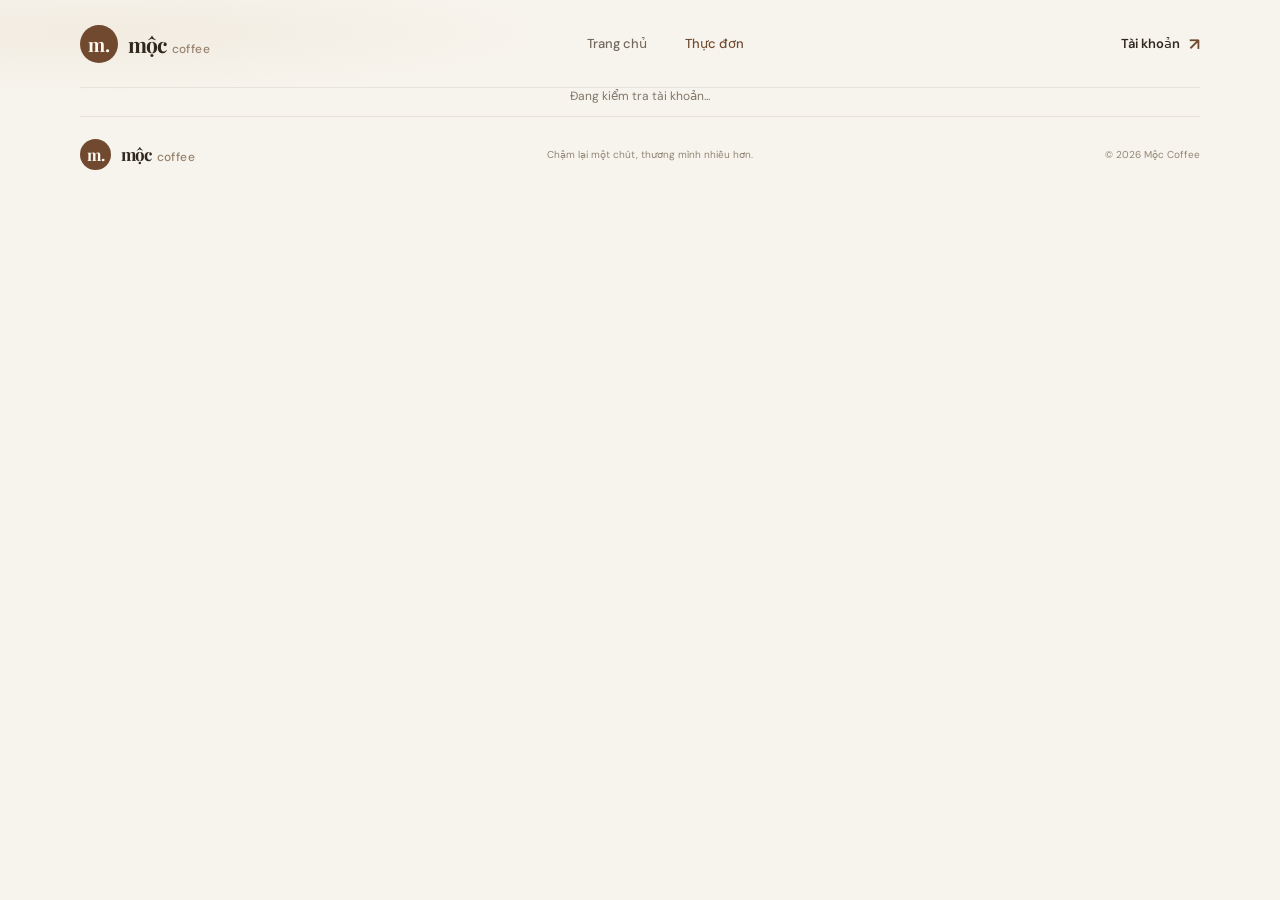
==== firebase1/menu.html @ af1a725d "Coffe" ====
<!doctype html>
<html lang="vi">
  <head>
    <meta charset="UTF-8" />
    <meta name="viewport" content="width=device-width, initial-scale=1.0" />
    <meta name="theme-color" content="#f7f4ed" />
    <title>Thực đơn — Mộc Coffee</title>
    <link rel="preconnect" href="https://fonts.googleapis.com" />
    <link rel="preconnect" href="https://fonts.gstatic.com" crossorigin />
    <link
      href="https://fonts.googleapis.com/css2?family=DM+Sans:wght@400;500;600;700&family=Playfair+Display:wght@500;600;700&display=swap"
      rel="stylesheet"
    />
    <link rel="stylesheet" href="style.css" />
  </head>

  <body>
    <header class="site-header">
      <a class="brand" href="index.html" aria-label="Mộc Coffee - Trang chủ">
        <span class="brand-mark" aria-hidden="true">m.</span>
        <span class="brand-name">mộc<span>coffee</span></span>
      </a>
      <nav class="main-nav" aria-label="Điều hướng chính">
        <a class="nav-link" href="index.html">Trang chủ</a>
        <a class="nav-link active" href="#menu">Thực đơn</a>
      </nav>
      <a class="header-cta" href="auth.html">Tài khoản <span aria-hidden="true">↗</span></a>
    </header>

    <main class="menu-page" id="menuPage" hidden>
      <section class="menu-intro">
        <p class="eyebrow"><span class="eyebrow-line"></span> PHA BẰNG CẢ SỰ TỬ TẾ</p>
        <h1>Thực đơn <em>nhà Mộc</em></h1>
        <p>Chọn một món bạn thích, Mộc sẽ chuẩn bị thật ngon nhé.</p>
      </section>

      <section class="menu-section full-menu-section" id="menu">
        <div class="section-heading">
          <div>
            <p class="eyebrow"><span class="eyebrow-line"></span> ĐỒ UỐNG CỦA MỘC</p>
            <h2>Món nào cũng <em>thương</em></h2>
          </div>
          <a class="text-link menu-link" href="index.html#home">← Về trang chủ</a>
        </div>

        <div class="menu-grid" id="menuGrid" aria-live="polite"></div>
      </section>

      <section class="cart-panel" aria-label="Giỏ hàng">
        <div class="cart-details">
          <span class="cart-icon" aria-hidden="true">♡</span>
          <div>
            <strong>Giỏ nhỏ của bạn</strong>
            <span><span id="cartCount">0</span> món · <span id="cartTotal">0đ</span></span>
          </div>
        </div>
        <button class="button button-primary" id="placeOrderBtn" type="button" disabled>
          Đặt món <span aria-hidden="true">→</span>
        </button>
      </section>
      <p class="cart-note" id="cartMessage" role="status" aria-live="polite">
        Thêm món vào giỏ để bắt đầu chọn nhé. Đặt món trực tuyến hiện chưa được kết nối.
      </p>
    </main>

    <p class="menu-login-status" id="menuLoginStatus" role="status" aria-live="polite">
      Đang kiểm tra tài khoản...
    </p>

    <footer class="site-footer">
      <a class="brand footer-brand" href="index.html">
        <span class="brand-mark" aria-hidden="true">m.</span>
        <span class="brand-name">mộc<span>coffee</span></span>
      </a>
      <p>Chậm lại một chút, thương mình nhiều hơn.</p>
      <span>© 2026 Mộc Coffee</span>
    </footer>

    <script
      src="https://cdnjs.cloudflare.com/ajax/libs/firebase/12.3.0/firebase-app-compat.min.js"
      integrity="sha512-zsS5bYRYbUfQoiBborfMx+u5mik4iJjArgIzVqwvaNNfVFkI2NWxjKSxDhMi76NIZFr42c3dxjl/gfK7RSwZEw=="
      crossorigin="anonymous"
      referrerpolicy="no-referrer"
    ></script>
    <script
      src="https://cdnjs.cloudflare.com/ajax/libs/firebase/12.3.0/firebase-firestore-compat.min.js"
      integrity="sha512-XvOrgZ2KvcbkPE3SpoVqGiOPVgv31xAx0FAE2/Qevz5T+uOHlAu+Dp2XCG39sbTAyPGDsA3LUDUt5fQ5kUJ6rw=="
      crossorigin="anonymous"
      referrerpolicy="no-referrer"
    ></script>
    <script
      src="https://cdnjs.cloudflare.com/ajax/libs/firebase/12.3.0/firebase-auth-compat.min.js"
      integrity="sha512-N/0/VqvpkuZuv5th2FS0v4NLRrBytDdD/CWIGhI1c4pkE84c/zmwfV1vrBXDYQ+++SInivkSK/y92JK2FNXo7Q=="
      crossorigin="anonymous"
      referrerpolicy="no-referrer"
    ></script>
    <script src="firebase-config.js"></script>
    <script src="index.js"></script>
  </body>
</html>
---- firebase1/style.css ----
:root {
  color-scheme: light;
  font-family: "DM Sans", sans-serif;
  color: #30271f;
  background: #f7f4ed;
  font-synthesis: none;
  text-rendering: optimizeLegibility;
  -webkit-font-smoothing: antialiased;
  -moz-osx-font-smoothing: grayscale;
  font-optical-sizing: auto;
  font-weight: 400;
  --ink: #30271f;
  --muted: #81776a;
  --brown: #70492f;
  --cream: #f7f4ed;
  --line: #e8e1d6;
  --serif: "Playfair Display", Georgia, serif;
}

* {
  box-sizing: border-box;
}

html {
  min-width: 320px;
  scroll-behavior: smooth;
  scroll-padding-top: 96px;
}

body {
  min-width: 320px;
  margin: 0;
  background:
    radial-gradient(ellipse at 8% 17%, rgb(220 201 171 / 18%), transparent 28%),
    var(--cream);
}

a {
  color: inherit;
  text-decoration: none;
}

button {
  font: inherit;
}

.site-header,
main,
.site-footer {
  width: min(1120px, calc(100% - 64px));
  margin-inline: auto;
}

.site-header {
  display: flex;
  height: 88px;
  align-items: center;
  justify-content: space-between;
  border-bottom: 1px solid rgb(91 75 59 / 10%);
}

.brand {
  display: inline-flex;
  align-items: center;
  gap: 10px;
}

.brand-mark,
.account-symbol {
  display: grid;
  width: 38px;
  height: 38px;
  place-items: center;
  border-radius: 50%;
  background: var(--brown);
  color: #fffaf1;
  font-family: var(--serif);
  font-size: 19px;
  font-weight: 700;
}

.brand-name {
  display: flex;
  align-items: baseline;
  gap: 5px;
  font-family: var(--serif);
  font-size: 21px;
  font-weight: 700;
  letter-spacing: -0.8px;
}

.brand-name span {
  color: #97836d;
  font-family: "DM Sans", sans-serif;
  font-size: 12px;
  font-weight: 500;
  letter-spacing: 0.4px;
}

.main-nav {
  display: flex;
  gap: 38px;
}

.nav-link,
.header-cta {
  color: #71685d;
  font-size: 13px;
  font-weight: 500;
  transition: color 160ms ease;
}

.nav-link:hover,
.nav-link.active,
.header-cta:hover {
  color: var(--brown);
}

.header-cta {
  display: inline-flex;
  align-items: center;
  gap: 9px;
  color: var(--ink);
  font-weight: 600;
}

.header-cta span {
  color: var(--brown);
  font-size: 17px;
}

.hero {
  display: grid;
  min-height: 580px;
  grid-template-columns: 0.94fr 1.06fr;
  align-items: center;
  gap: 58px;
  padding: 50px 0 66px;
}

.hero-copy {
  padding: 5px 0 0 12px;
}

.eyebrow {
  display: flex;
  align-items: center;
  gap: 10px;
  margin: 0 0 21px;
  color: #89765f;
  font-size: 10px;
  font-weight: 700;
  letter-spacing: 1.65px;
}

.eyebrow-line {
  width: 23px;
  height: 1px;
  background: #a17a51;
}

h1,
h2,
h3,
p {
  margin-top: 0;
}

h1,
.section-heading h2,
.account-copy h2 {
  margin-bottom: 20px;
  color: #33271e;
  font-family: var(--serif);
  font-weight: 500;
  letter-spacing: -1.5px;
}

h1 {
  font-size: clamp(44px, 5.4vw, 68px);
  line-height: 1.12;
}

h1 em,
.section-heading h2 em,
.account-copy h2 em {
  color: #9a7150;
  font-weight: 500;
}

.hero-description {
  max-width: 390px;
  margin-bottom: 28px;
  color: var(--muted);
  font-size: 14px;
  line-height: 1.9;
}

.hero-actions {
  display: flex;
  align-items: center;
  gap: 24px;
}

.button {
  display: inline-flex;
  min-height: 48px;
  align-items: center;
  justify-content: center;
  gap: 13px;
  padding: 0 19px;
  border: 1px solid transparent;
  border-radius: 7px;
  cursor: pointer;
  font-size: 12px;
  font-weight: 600;
  transition: transform 160ms ease, background-color 160ms ease, box-shadow 160ms ease;
}

.button-primary {
  background: var(--brown);
  color: #fffaf3;
}

.button-cart {
  background: var(--brown);
  color: #fffaf3;
  margin-top: 10px;
}

.button-primary:hover:not(:disabled) {
  transform: translateY(-2px);
  background: #593820;
  box-shadow: 0 8px 18px rgb(74 45 29 / 16%);
}

.button-primary:disabled {
  cursor: not-allowed;
  opacity: 0.53;
}

.button:focus-visible,
.auth-button:focus-visible,
a:focus-visible {
  outline: 3px solid #c99259;
  outline-offset: 3px;
}

.button span {
  font-size: 16px;
}

.text-link {
  display: inline-flex;
  align-items: center;
  gap: 9px;
  color: #5d5145;
  font-size: 12px;
  font-weight: 600;
}

.play-icon {
  display: grid;
  width: 28px;
  height: 28px;
  place-items: center;
  border: 1px solid #d9cbb8;
  border-radius: 50%;
  color: var(--brown);
  font-size: 8px;
}

.hero-note {
  display: flex;
  align-items: center;
  gap: 12px;
  margin-top: 43px;
}

.avatar-stack {
  display: flex;
  padding-left: 3px;
}

.avatar-stack span {
  display: grid;
  width: 27px;
  height: 27px;
  margin-left: -3px;
  place-items: center;
  border: 2px solid var(--cream);
  border-radius: 50%;
  background: #c4a887;
  color: white;
  font-family: var(--serif);
  font-size: 10px;
}

.avatar-stack span:nth-child(2) {
  background: #77634d;
}

.avatar-stack span:nth-child(3) {
  background: #a37656;
}

.hero-note p {
  margin: 0;
  color: #85796b;
  font-size: 11px;
}

.hero-note strong {
  color: #564432;
}

.hero-visual {
  position: relative;
  min-height: 426px;
}

.hero-photo {
  position: absolute;
  inset: 0 18px 24px 27px;
  width: calc(100% - 45px);
  height: calc(100% - 24px);
  border-radius: 3px 110px 3px 3px;
  background: linear-gradient(135deg, #d8c5ab, #9b7757);
  object-fit: cover;
  box-shadow: 0 22px 60px rgb(65 48 32 / 12%);
}

.photo-label {
  position: absolute;
  top: 32px;
  right: 2px;
  display: flex;
  align-items: center;
  gap: 8px;
  padding: 11px 15px;
  border-radius: 3px;
  background: #fffdf8;
  box-shadow: 0 8px 25px rgb(45 34 23 / 12%);
  color: #594836;
  font-size: 10px;
  font-weight: 600;
}

.label-dot,
.account-dot {
  width: 7px;
  height: 7px;
  flex: 0 0 auto;
  border-radius: 50%;
  background: #8c9b68;
}

.coffee-stamp {
  position: absolute;
  right: -8px;
  bottom: 62px;
  display: flex;
  width: 94px;
  height: 94px;
  flex-direction: column;
  align-items: center;
  justify-content: center;
  gap: 2px;
  border: 1px solid rgb(255 250 241 / 72%);
  border-radius: 50%;
  background: #9b7757;
  color: #fffaf1;
  font-size: 8px;
  letter-spacing: 1.3px;
  transform: rotate(-12deg);
}

.stamp-star {
  font-size: 21px;
  line-height: 1.1;
}

.hero-caption {
  position: absolute;
  right: 25px;
  bottom: 0;
  display: flex;
  align-items: center;
  gap: 11px;
  color: #86796a;
  font-size: 10px;
}

.hero-caption span:first-child {
  color: #49382a;
  font-weight: 700;
}

.caption-divider {
  width: 26px;
  height: 1px;
  background: #c5b9a7;
}

.quick-facts {
  display: grid;
  grid-template-columns: repeat(3, 1fr);
  gap: 28px;
  padding: 23px 28px;
  border-top: 1px solid var(--line);
  border-bottom: 1px solid var(--line);
}

.fact {
  display: flex;
  align-items: center;
  gap: 13px;
}

.fact-icon {
  display: grid;
  width: 38px;
  height: 38px;
  flex: 0 0 auto;
  place-items: center;
  border-radius: 50%;
  background: #eee7db;
  color: #896544;
  font-size: 17px;
}

.fact div {
  display: grid;
  gap: 4px;
}

.fact strong {
  color: #514437;
  font-size: 11px;
}

.fact div span {
  color: #908679;
  font-size: 10px;
}

.menu-section {
  padding: 84px 12px 88px;
}

.section-heading {
  display: flex;
  align-items: end;
  justify-content: space-between;
  margin-bottom: 27px;
}

.section-heading .eyebrow {
  margin-bottom: 11px;
}

.section-heading h2,
.account-copy h2 {
  margin-bottom: 0;
  font-size: 38px;
  line-height: 1.2;
}

.menu-link {
  margin-bottom: 7px;
}

.menu-link span {
  color: var(--brown);
  font-size: 16px;
}

.menu-grid {
  display: grid;
  grid-template-columns: repeat(3, 1fr);
  gap: 20px;
  margin-bottom: 30px;
}

.menu-card {
  padding: 9px 9px 14px;
  border: 1px solid #eee8de;
  border-radius: 5px;
  background: rgb(255 253 249 / 77%);
  transition: transform 180ms ease, box-shadow 180ms ease;
}

.menu-card:hover {
  transform: translateY(-4px);
  box-shadow: 0 14px 30px rgb(74 54 33 / 9%);
}

.menu-image {
  height: 180px;
  overflow: hidden;
  border-radius: 3px;
  background: linear-gradient(135deg, #e8ddcb, #d2b99a);
}

.menu-photo {
  display: block;
  width: 100%;
  height: 100%;
  border-radius: inherit;
  object-fit: cover;
}

.menu-photo[src=""] {
  display: none;
}

.menu-card-info {
  display: flex;
  align-items: center;
  justify-content: space-between;
  gap: 10px;
  padding: 14px 5px 0;
}

.menu-card h3 {
  margin-bottom: 4px;
  color: #47372a;
  font-family: var(--serif);
  font-size: 16px;
  font-weight: 600;
}

.menu-card-info p {
  margin: 0;
  color: #968a7c;
  font-size: 10px;
}

.price {
  color: #765234;
  font-size: 13px;
  font-weight: 700;
}

.account-section {
  display: grid;
  grid-template-columns: 0.9fr 1.1fr;
  align-items: center;
  gap: 60px;
  padding: 49px 54px;
  border-radius: 5px;
  background:
    radial-gradient(ellipse at 10% 100%, rgb(176 145 108 / 12%), transparent 42%),
    #eee8dc;
}

.account-copy .eyebrow {
  margin-bottom: 15px;
}

.account-copy h2 {
  margin-bottom: 13px;
}

.account-copy > p:last-child {
  max-width: 315px;
  margin-bottom: 0;
  color: #7f7467;
  font-size: 12px;
  line-height: 1.8;
}

.account-card {
  padding: 23px 24px 18px;
  border: 1px solid rgb(229 220 206 / 85%);
  border-radius: 5px;
  background: #fffdf9;
  box-shadow: 0 12px 32px rgb(72 53 34 / 7%);
}

.account-card-top {
  display: flex;
  align-items: flex-start;
  justify-content: space-between;
}

.account-label {
  color: #a0907d;
  font-size: 9px;
  font-weight: 700;
  letter-spacing: 1.3px;
}

.account-email {
  display: flex;
  align-items: center;
  gap: 8px;
  margin: 9px 0 0;
  color: #5b4c3e;
  font-size: 11px;
  overflow-wrap: anywhere;
}

.account-dot {
  width: 6px;
  height: 6px;
  background: #c5b8a7;
}

.account-symbol {
  width: 31px;
  height: 31px;
  font-size: 16px;
}

.balance-row {
  display: flex;
  align-items: end;
  justify-content: space-between;
  margin-top: 21px;
  padding: 16px 0;
  border-top: 1px solid #f0ebe4;
  border-bottom: 1px solid #f0ebe4;
  color: #83776a;
  font-size: 11px;
}

.balance-row strong {
  color: #4b3626;
  font-family: var(--serif);
  font-size: 25px;
  font-weight: 600;
}

.balance-row small {
  margin-left: 4px;
  font-family: "DM Sans", sans-serif;
  font-size: 12px;
}

.account-actions {
  display: flex;
  align-items: center;
  justify-content: space-between;
  gap: 12px;
  padding-top: 15px;
}

.account-actions > .button {
  min-height: 40px;
  padding-inline: 13px;
  white-space: nowrap;
  font-size: 10px;
}

.auth-actions {
  display: flex;
  flex-wrap: wrap;
  justify-content: flex-end;
  gap: 6px;
}

.auth-button {
  padding: 8px 9px;
  border: 1px solid #e6ddd1;
  border-radius: 4px;
  background: #fffdf9;
  color: #6d5e4e;
  cursor: pointer;
  font-size: 9px;
  font-weight: 600;
  transition: background-color 160ms ease;
}

.auth-button:hover {
  background: #f3eee6;
}



.status-message {
  min-height: 16px;
  margin: 11px 0 0;
  color: #8a7d6e;
  font-size: 10px;
  overflow-wrap: anywhere;
}

.story-section {
  display: grid;
  justify-items: center;
  padding: 76px 20px 70px;
  text-align: center;
}

.story-mark {
  height: 32px;
  color: #a47d59;
  font-family: var(--serif);
  font-size: 53px;
  line-height: 1;
}

.story-section p {
  max-width: 610px;
  margin: 13px 0 15px;
  color: #4b3c30;
  font-family: var(--serif);
  font-size: clamp(19px, 3vw, 26px);
  line-height: 1.55;
}

.story-signature {
  color: #968674;
  font-size: 10px;
  font-style: italic;
}

.site-footer {
  display: flex;
  min-height: 75px;
  align-items: center;
  justify-content: space-between;
  border-top: 1px solid var(--line);
}

.footer-brand .brand-mark {
  width: 31px;
  height: 31px;
  font-size: 16px;
}

.footer-brand .brand-name {
  font-size: 17px;
}

.site-footer > p,
.site-footer > span {
  margin: 0;
  color: #918576;
  font-size: 10px;
}

[hidden] {
  display: none !important;
}

.menu-page {
  display: grid;
  grid-template-columns: repeat(4, minmax(0, 1fr));
  gap: 20px;
  align-items: stretch;
  min-height: calc(100vh - 163px);
}

.menu-page > .menu-intro,
.menu-page > .full-menu-section {
  grid-column: 1 / -1;
}

.menu-intro {
  margin-top: 34px;
  padding: 48px 24px 43px;
  border-radius: 5px;
  background:
    radial-gradient(ellipse at 85% 10%, rgb(255 255 255 / 45%), transparent 35%),
    #eee8dc;
  text-align: center;
}

.menu-intro .eyebrow {
  justify-content: center;
  margin-bottom: 12px;
}

.menu-intro h1 {
  margin-bottom: 10px;
  font-size: clamp(38px, 5vw, 54px);
}

.menu-intro > p:last-child {
  margin-bottom: 0;
  color: #7f7467;
  font-size: 13px;
}

.full-menu-section {
  padding: 60px 12px 10px;
}

.full-menu-section .menu-grid {
  grid-template-columns: repeat(4, minmax(0, 1fr));
}

.menu-login-status {
  color: var(--muted);
  font-size: 12px;
  text-align: center;
}

.full-menu-section .menu-card {
  display: flex;
  width: auto;
  min-width: 0;
  min-height: 350px;
  flex-direction: column;
  margin: 0;
}

.full-menu-section .menu-card .menu-image {
  height: 210px;
}

.full-menu-section .menu-card .menu-card-info {
  flex: 1;
  align-items: flex-start;
}

.full-menu-section .menu-card .price {
  flex: 0 0 auto;
  white-space: nowrap;
}

.full-menu-section .menu-card .button-cart {
  width: 100%;
  min-height: 42px;
  justify-content: center;
  border: 0;
  border-radius: 5px;
  cursor: pointer;
  font-weight: 600;
  transition: background-color 160ms ease, transform 160ms ease;
}

.full-menu-section .menu-card .button-cart:hover {
  transform: translateY(-2px);
  background: #593820;
}

.cart-panel {
  position: sticky;
  z-index: 2;
  bottom: 16px;
  display: flex;
  grid-column: 1 / -1;
  align-items: center;
  justify-content: space-between;
  gap: 20px;
  margin: 0 0 10px;
  padding: 14px 18px;
  border: 1px solid #e8dfd2;
  border-radius: 7px;
  background: rgb(255 253 249 / 96%);
  box-shadow: 0 10px 30px rgb(72 53 34 / 10%);
  backdrop-filter: blur(12px);
}

.cart-details {
  display: flex;
  align-items: center;
  gap: 12px;
}

.cart-icon {
  display: grid;
  width: 38px;
  height: 38px;
  place-items: center;
  border-radius: 50%;
  background: #f0e8dc;
  color: var(--brown);
  font-size: 20px;
}

.cart-details div {
  display: grid;
  gap: 3px;
}

.cart-details strong {
  color: #514437;
  font-size: 12px;
}

.cart-details div > span {
  color: #908679;
  font-size: 10px;
}

.cart-panel .button {
  min-width: 140px;
}

.cart-panel .button:disabled {
  cursor: not-allowed;
  opacity: 0.5;
}

.cart-note {
  grid-column: 1 / -1;
  margin: -8px 0 22px;
  color: #918576;
  font-size: 10px;
  text-align: center;
}

@media (max-width: 850px) {
  .menu-page {
    grid-template-columns: repeat(2, minmax(0, 1fr));
  }

  .cart-panel,
  .cart-note {
    grid-column: 1 / -1;
  }

  .site-header,
  main,
  .site-footer {
    width: min(100% - 40px, 700px);
  }

  .hero {
    min-height: 500px;
    gap: 27px;
  }

  .hero-copy {
    padding-left: 0;
  }

  .hero-visual {
    min-height: 360px;
  }

  .hero-photo {
    left: 10px;
  }

  .quick-facts {
    gap: 14px;
    padding-inline: 10px;
  }

  .fact {
    gap: 9px;
  }

  .fact div span {
    line-height: 1.5;
  }

  .account-section {
    grid-template-columns: 1fr;
    gap: 25px;
    padding: 38px;
  }

  .full-menu-section .menu-grid {
    grid-template-columns: repeat(2, minmax(0, 1fr));
  }

  .full-menu-section .menu-card {
    width: 100%;
  }
}

@media (max-width: 600px) {
  .menu-page {
    grid-template-columns: 1fr;
  }

  .cart-panel {
    bottom: 8px;
    padding: 11px;
  }

  .cart-panel .button {
    min-width: 105px;
    padding-inline: 12px;
  }

  .site-header,
  main,
  .site-footer {
    width: calc(100% - 36px);
  }

  .site-header {
    height: 72px;
  }

  .brand-mark {
    width: 33px;
    height: 33px;
    font-size: 17px;
  }

  .brand-name {
    font-size: 18px;
  }

  .main-nav {
    display: none;
  }

  .header-cta {
    font-size: 11px;
  }

  .hero {
    grid-template-columns: 1fr;
    gap: 34px;
    padding: 51px 0 38px;
  }

  .hero-copy {
    padding: 0 3px;
  }

  .eyebrow {
    margin-bottom: 17px;
    font-size: 9px;
  }

  h1 {
    margin-bottom: 16px;
    font-size: clamp(44px, 12vw, 58px);
  }

  .hero-description {
    max-width: 460px;
    margin-bottom: 22px;
    font-size: 13px;
  }

  .hero-note {
    margin-top: 27px;
  }

  .hero-visual {
    min-height: 330px;
  }

  .hero-photo {
    inset: 0 17px 22px 8px;
    width: calc(100% - 25px);
    height: calc(100% - 22px);
    border-top-right-radius: 83px;
  }

  .photo-label {
    top: 20px;
    right: 0;
  }

  .coffee-stamp {
    right: 0;
    bottom: 50px;
    width: 76px;
    height: 76px;
    font-size: 7px;
  }

  .hero-caption {
    right: 20px;
  }

  .quick-facts {
    grid-template-columns: 1fr;
    gap: 15px;
    padding: 20px 5px;
  }

  .fact-icon {
    width: 34px;
    height: 34px;
  }

  .menu-section {
    padding: 61px 0 62px;
  }

  .section-heading {
    align-items: flex-start;
    gap: 12px;
  }

  .section-heading h2,
  .account-copy h2 {
    font-size: 32px;
  }

  .menu-link {
    margin-top: 31px;
    white-space: nowrap;
    font-size: 10px;
  }

  .menu-grid {
    grid-template-columns: 1fr;
    gap: 13px;
  }

  .full-menu-section {
    padding: 43px 0 55px;
  }

  .full-menu-section .menu-grid {
    grid-template-columns: 1fr;
  }

  .full-menu-section .menu-card {
    width: 100%;
    min-height: 0;
  }

  .menu-intro {
    margin-top: 20px;
    padding: 37px 18px 33px;
  }

  .menu-card {
    display: grid;
    grid-template-columns: 112px 1fr;
    align-items: center;
    gap: 12px;
    padding: 8px;
  }

  .menu-image {
    height: 88px;
  }

  .menu-card-info {
    padding: 0;
  }

  .menu-card h3 {
    font-size: 15px;
  }

  .account-section {
    gap: 22px;
    padding: 28px 17px 20px;
  }

  .account-card {
    padding: 18px 15px 13px;
  }

  .account-actions {
    align-items: stretch;
    flex-direction: column;
  }

  .account-actions > .button {
    justify-content: center;
  }

  .auth-actions {
    justify-content: flex-start;
  }

  .story-section {
    padding: 57px 5px 51px;
  }

  .site-footer {
    min-height: 67px;
    flex-wrap: wrap;
    gap: 10px;
    padding: 13px 0;
  }

  .site-footer > p {
    display: none;
  }
}

@media (prefers-reduced-motion: reduce) {
  *,
  *::before,
  *::after {
    scroll-behavior: auto !important;
    transition-duration: 0.01ms !important;
  }
}

.member-card {
  display: grid;
  min-height: 220px;
  align-content: center;
  justify-items: start;
  padding: 28px 34px;
  border: 1px solid #e4dacb;
  border-radius: 5px;
  background: #fffdf9;
}

.member-card-icon {
  display: grid;
  width: 38px;
  height: 38px;
  margin-bottom: 17px;
  place-items: center;
  border-radius: 50%;
  background: var(--brown);
  color: #fffaf1;
  font-family: var(--serif);
  font-weight: 700;
}

.member-card-label {
  margin-bottom: 8px;
  color: #9a8064;
  font-size: 9px;
  font-weight: 700;
  letter-spacing: 1.5px;
}

.member-card-copy {
  max-width: 300px;
  margin-bottom: 15px;
  color: #75695d;
  font-family: var(--serif);
  font-size: 17px;
  line-height: 1.5;
}

.member-card-link,
.auth-back-link {
  color: var(--brown);
  font-size: 11px;
  font-weight: 700;
}

.member-card-link span {
  margin-left: 6px;
}

.auth-body {
  min-height: 100vh;
  background:
    radial-gradient(ellipse at 12% 28%, rgb(220 201 171 / 20%), transparent 30%),
    var(--cream);
}

.auth-page {
  display: grid;
  width: min(100% - 64px, 980px);
  min-height: calc(100vh - 164px);
  grid-template-columns: 0.9fr 1.1fr;
  align-items: center;
  gap: 76px;
  margin-inline: auto;
  padding: 48px 0;
}

.auth-intro h1 {
  margin-bottom: 16px;
  font-size: clamp(40px, 5vw, 58px);
  line-height: 1.12;
}

.auth-intro h1 em {
  color: #9a7150;
  font-weight: 500;
}

.auth-intro > p:last-of-type {
  max-width: 350px;
  margin-bottom: 26px;
  color: var(--muted);
  font-size: 13px;
  line-height: 1.8;
}

.auth-coffee-image {
  min-height: 160px;
  border-radius: 5px 70px 5px 5px;
  background:
    radial-gradient(circle at 70% 38%, #f3dfbd 0 16px, transparent 17px),
    radial-gradient(ellipse at 70% 48%, #806044 0 43px, transparent 44px),
    linear-gradient(125deg, transparent 47%, rgb(255 253 249 / 40%) 48% 49%, transparent 50%),
    linear-gradient(135deg, #ded0bb, #a78c6e 58%, #74563e);
  box-shadow: 0 16px 35px rgb(65 48 32 / 10%);
}

.auth-card {
  padding: 32px;
  border: 1px solid #eee7dc;
  border-radius: 7px;
  background: #fffdf9;
  box-shadow: 0 20px 55px rgb(72 53 34 / 9%);
}

.auth-back-link {
  display: inline-block;
  margin-bottom: 23px;
}

.auth-tabs {
  display: grid;
  grid-template-columns: 1fr 1fr;
  gap: 5px;
  margin-bottom: 25px;
  padding: 5px;
  border-radius: 5px;
  background: #f4efe7;
}

.auth-tab {
  min-height: 38px;
  border: 0;
  border-radius: 4px;
  background: transparent;
  color: #81776a;
  cursor: pointer;
  font: inherit;
  font-size: 12px;
  font-weight: 600;
}

.auth-tab.active {
  background: #fffdf9;
  color: var(--brown);
  box-shadow: 0 2px 8px rgb(72 53 34 / 8%);
}

.auth-card h2 {
  margin-bottom: 7px;
  color: var(--ink);
  font-family: var(--serif);
  font-size: 25px;
  font-weight: 600;
}

.auth-description {
  margin-bottom: 22px;
  color: var(--muted);
  font-size: 11px;
  line-height: 1.6;
}

.auth-form {
  display: grid;
  gap: 14px;
}

.auth-form label {
  display: grid;
  gap: 7px;
  color: #635548;
  font-size: 11px;
  font-weight: 600;
}

.auth-form input {
  width: 100%;
  min-height: 44px;
  padding: 0 12px;
  border: 1px solid #e7dfd4;
  border-radius: 4px;
  background: #fffefa;
  color: var(--ink);
  font: inherit;
  font-size: 12px;
}

.auth-form input:focus {
  border-color: #a17a51;
  outline: 2px solid rgb(161 122 81 / 15%);
}

.auth-submit {
  width: 100%;
  margin-top: 4px;
}

.auth-submit:disabled {
  cursor: wait;
  opacity: 0.65;
}

.auth-separator {
  display: flex;
  align-items: center;
  gap: 12px;
  margin: 19px 0;
  color: #998d7f;
  font-size: 10px;
}

.auth-separator::before,
.auth-separator::after {
  height: 1px;
  flex: 1;
  background: #eee8de;
  content: "";
}

.auth-google-button,
.auth-facebook-button {
  display: flex;
  width: 100%;
  min-height: 43px;
  align-items: center;
  justify-content: center;
  gap: 10px;
  border: 1px solid #e7dfd4;
  border-radius: 4px;
  background: #fffdf9;
  color: #5e5145;
  cursor: pointer;
  font: inherit;
  font-size: 11px;
  font-weight: 600;
}

.auth-google-button:hover,
.auth-facebook-button:hover {
  background: #f8f4ed;
}

.google-mark {
  color: #4285f4;
  font-size: 17px;
  font-weight: 700;
}

.facebook-mark {
  color: #1877f2;
  font-size: 17px;
  font-weight: 700;
}

.auth-status {
  min-height: 18px;
  margin: 13px 0 0;
  color: #856347;
  font-size: 10px;
  line-height: 1.5;
}

.auth-signed-in {
  display: grid;
  justify-items: start;
  gap: 12px;
  margin-top: 10px;
}

.auth-signed-in > p {
  margin: 0;
  color: #76695b;
  font-size: 11px;
  overflow-wrap: anywhere;
}

.auth-signed-in .button {
  width: 100%;
}

.auth-signout {
  padding: 6px 0;
  border: 0;
  background: transparent;
  color: #806d5c;
  cursor: pointer;
  font: inherit;
  font-size: 10px;
  text-decoration: underline;
}

.auth-card.is-signed-in .auth-tabs,
.auth-card.is-signed-in .auth-description,
.auth-card.is-signed-in .auth-form,
.auth-card.is-signed-in .auth-separator,
.auth-card.is-signed-in .auth-google-button,
.auth-card.is-signed-in .auth-facebook-button {
  display: none;
}

.auth-footer {
  padding-inline: max(32px, calc((100% - 1120px) / 2));
}

@media (max-width: 850px) {
  .auth-page {
    width: min(100% - 40px, 650px);
    grid-template-columns: 1fr;
    gap: 28px;
  }

  .auth-intro {
    text-align: center;
  }

  .auth-intro .eyebrow {
    justify-content: center;
  }

  .auth-intro > p:last-of-type {
    margin-inline: auto;
  }

  .auth-coffee-image {
    display: none;
  }
}

@media (max-width: 600px) {
  .auth-page {
    width: calc(100% - 36px);
    min-height: auto;
    gap: 22px;
    padding: 38px 0;
  }

  .auth-intro h1 {
    font-size: 40px;
  }

  .auth-intro > p:last-of-type {
    margin-bottom: 0;
  }

  .auth-card {
    padding: 23px 18px;
  }

  .auth-footer {
    padding-inline: 18px;
  }
}
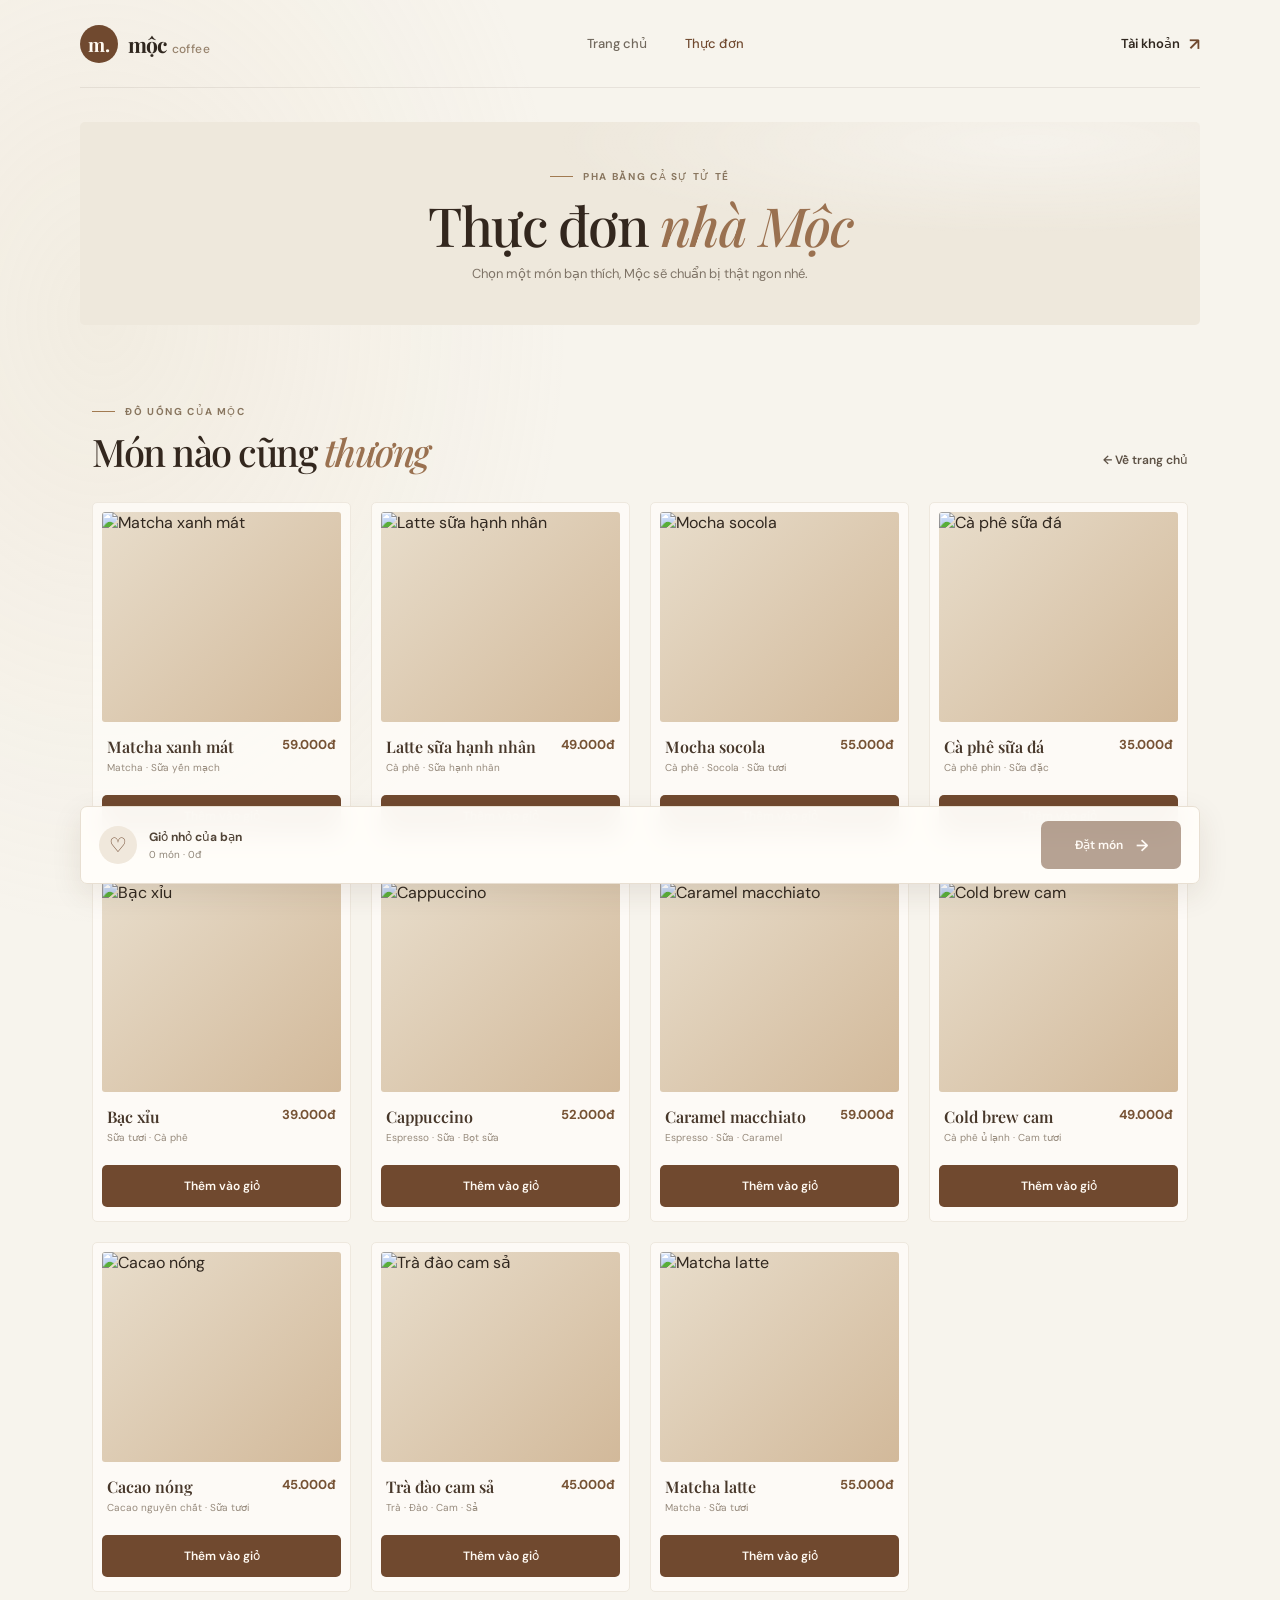
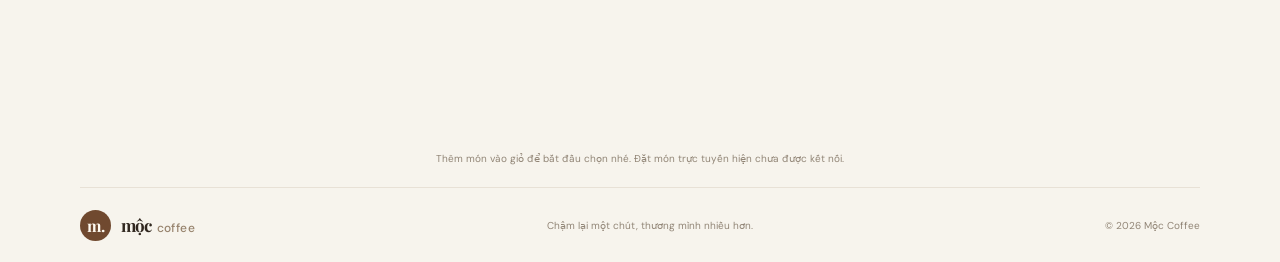
==== commit c91db7ff: "Coffe" ====
--- a/firebase1/menu.html
+++ b/firebase1/menu.html
@@ -27,7 +27,7 @@
       <a class="header-cta" href="auth.html">Tài khoản <span aria-hidden="true">↗</span></a>
     </header>
 
-    <main class="menu-page" id="menuPage" hidden>
+    <main class="menu-page" id="menuPage">
       <section class="menu-intro">
         <p class="eyebrow"><span class="eyebrow-line"></span> PHA BẰNG CẢ SỰ TỬ TẾ</p>
         <h1>Thực đơn <em>nhà Mộc</em></h1>
@@ -46,7 +46,7 @@
         <div class="menu-grid" id="menuGrid" aria-live="polite"></div>
       </section>
 
-      <section class="cart-panel" aria-label="Giỏ hàng">
+      <section class="cart-panel" id="cart" aria-label="Giỏ hàng">
         <div class="cart-details">
           <span class="cart-icon" aria-hidden="true">♡</span>
           <div>
@@ -62,10 +62,6 @@
         Thêm món vào giỏ để bắt đầu chọn nhé. Đặt món trực tuyến hiện chưa được kết nối.
       </p>
     </main>
-
-    <p class="menu-login-status" id="menuLoginStatus" role="status" aria-live="polite">
-      Đang kiểm tra tài khoản...
-    </p>
 
     <footer class="site-footer">
       <a class="brand footer-brand" href="index.html">
--- a/firebase1/style.css
+++ b/firebase1/style.css
@@ -792,12 +792,6 @@
   grid-template-columns: repeat(4, minmax(0, 1fr));
 }
 
-.menu-login-status {
-  color: var(--muted);
-  font-size: 12px;
-  text-align: center;
-}
-
 .full-menu-section .menu-card {
   display: flex;
   width: auto;
